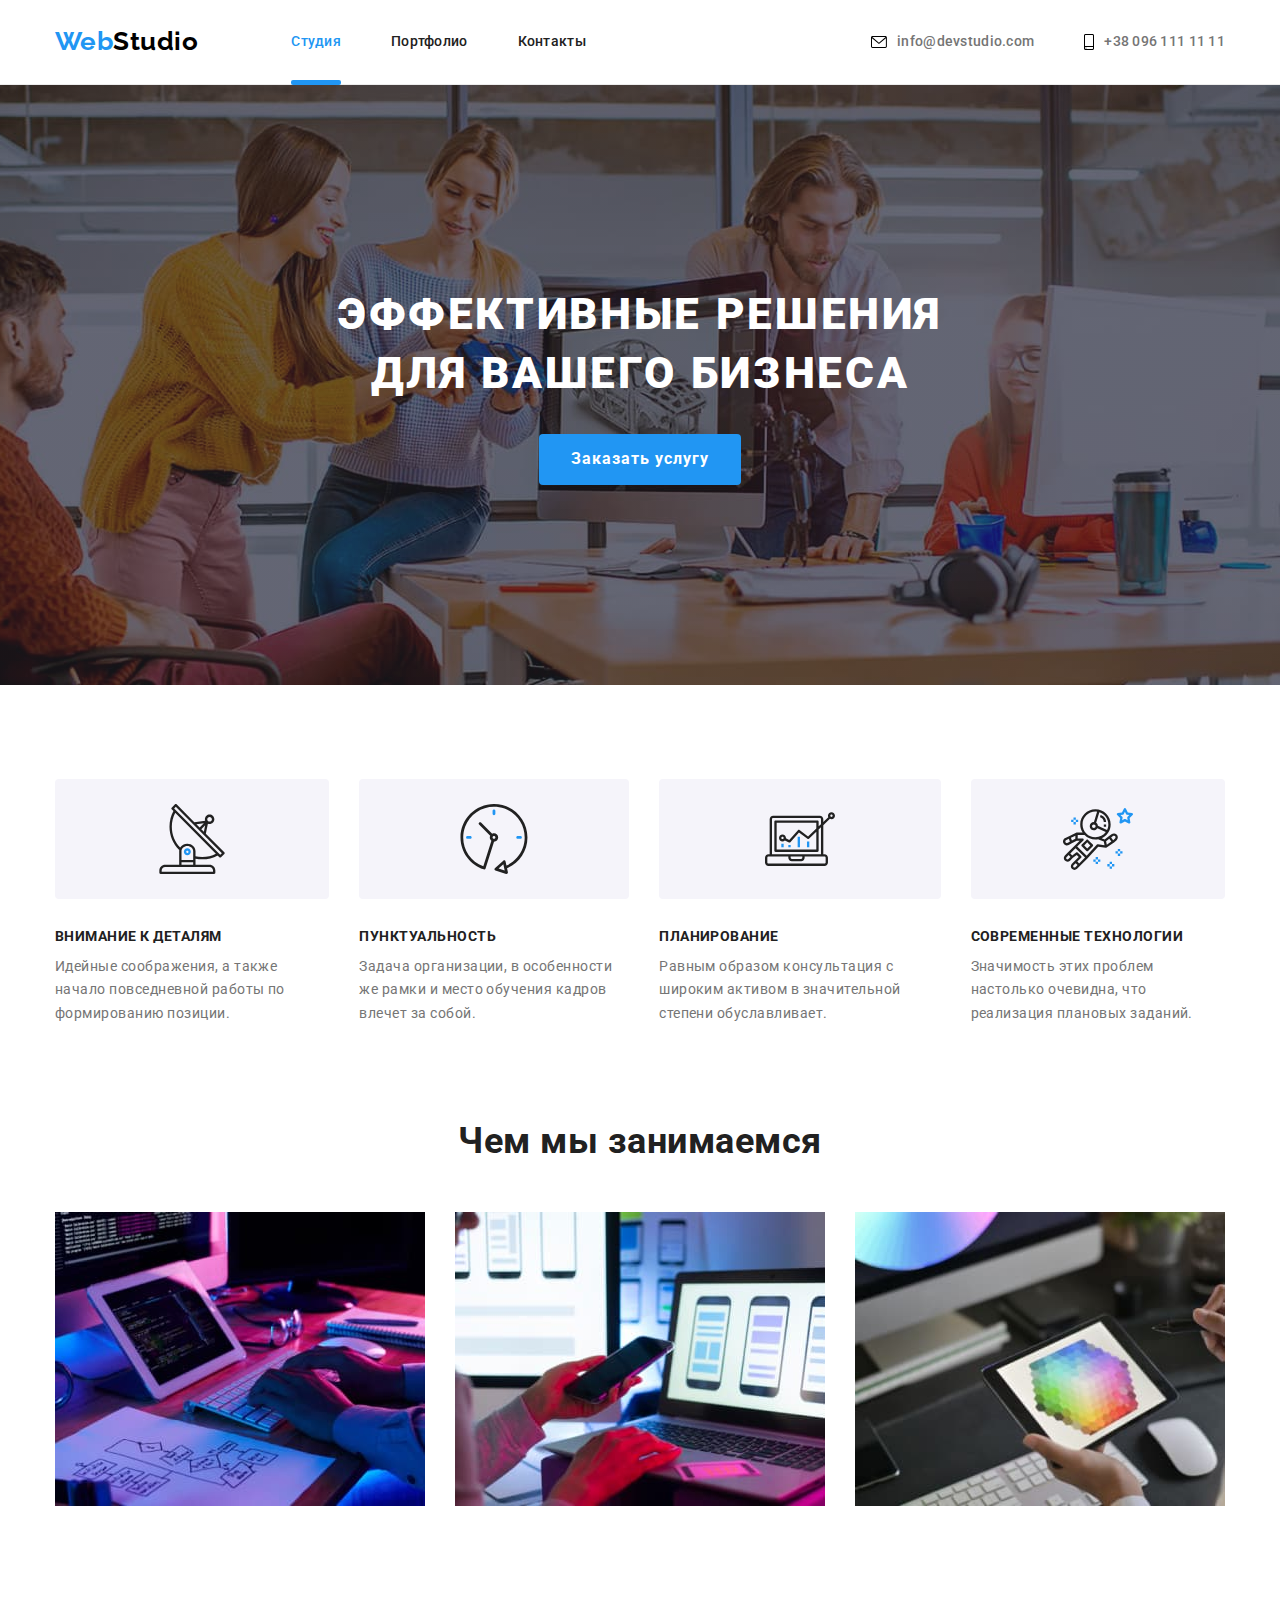
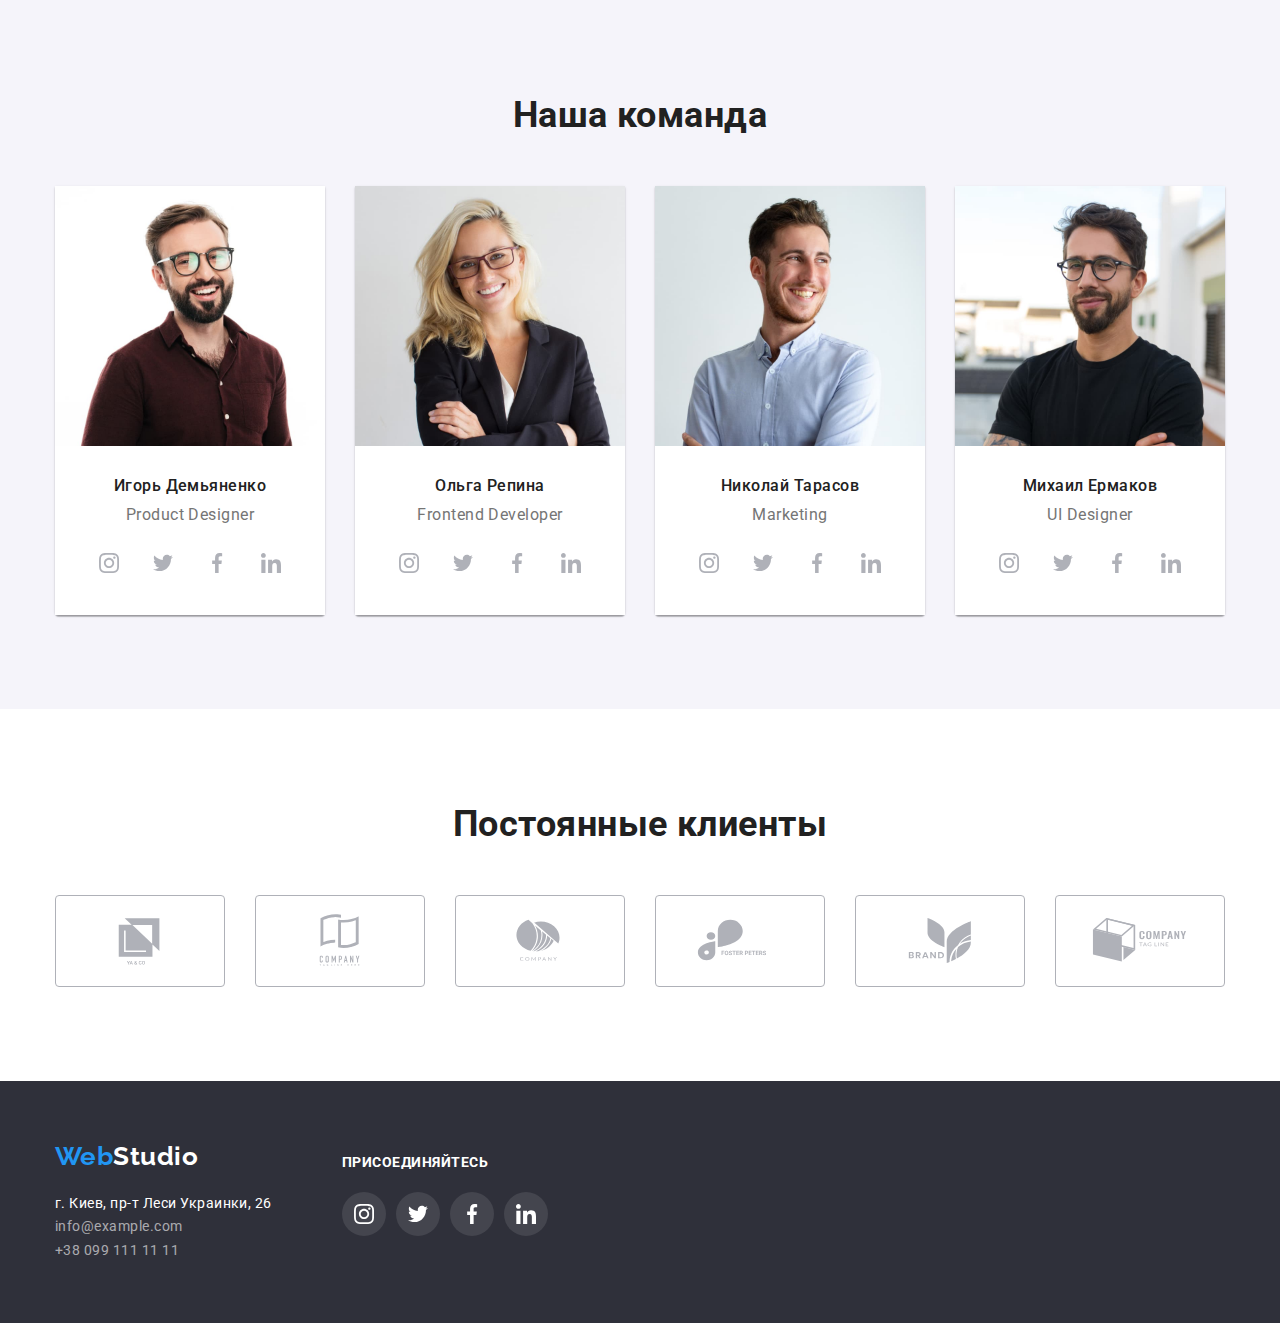
==== index.html @ e1151875 "Initial commit" ====
<!DOCTYPE html>
<html lang="ru">
  <head>
    <meta charset="UTF-8" />
    <meta http-equiv="X-UA-Compatible" content="IE=edge" />
    <meta name="viewport" content="width=device-width, initial-scale=1.0" />
    <title>Document</title>
    <link rel="preconnect" href="https://fonts.googleapis.com" />
    <link rel="preconnect" href="https://fonts.gstatic.com" crossorigin />
    <link
      href="https://fonts.googleapis.com/css2?family=Raleway:wght@700&family=Roboto:wght@400;500;700;900&display=swap"
      rel="stylesheet"
    />
    <link
      rel="stylesheet"
      href="https://cdnjs.cloudflare.com/ajax/libs/modern-normalize/1.1.0/modern-normalize.min.css"
    />
    <link rel="stylesheet" href="./css/styles.css" />
  </head>

  <body>
    <!-- Шапка профиля -->
    <header>
      <div class="container">
        <nav class="main-nav">
          <a href="./index.html" class="header-logo-first"
            >Web<span class="header-logo-second">Studio</span></a
          >
          <ul class="site-nav list">
            <li class="item"><a href="" class="link current">Студия</a></li>
            <li class="item">
              <a href="./portfolio.html" class="link">Портфолио</a>
            </li>
            <li class="item"><a href="" class="link">Контакты</a></li>
          </ul>
        </nav>
        <ul class="auth-nav list">
          <li class="item">
            <a href="mailto:info@devstudio.com" class="link">
              <svg class="item-icon" width="16" height="12">
                <use href="./images/icons.svg#icon-envelope"></use></svg
              >info@devstudio.com</a
            >
          </li>
          <li class="item">
            <a href="tel:+380961111111" class="link">
              <svg class="item-icon" width="10" height="16">
                <use href="./images/icons.svg#icon-smartphone"></use>
              </svg>
              +38 096 111 11 11</a
            >
          </li>
        </ul>
      </div>
    </header>

    <main>
      <!-- Герой -->
      <section class="section hero">
        <h2 class="hero-title">
          Эффективные решения <br />
          для вашего бизнеса
        </h2>
        <button type="button" class="button">Заказать услугу</button>
      </section>

      <!-- Feature -->
      <section class="section">
        <div class="container">
          <h2 hidden>Особенности</h2>
          <ul class="feature-list list">
            <li class="item">
              <div class="feature-list-icon">
                <svg width="70" height="70">
                  <use href="./images/icons.svg#icon-antenna"></use>
                </svg>
              </div>
              <h3 class="title">Внимание к деталям</h3>
              <p class="text">
                Идейные соображения, а также начало повседневной работы по
                формированию позиции.
              </p>
            </li>
            <li class="item">
              <div class="feature-list-icon">
                <svg width="70" height="70">
                  <use href="./images/icons.svg#icon-clock"></use>
                </svg>
              </div>
              <h3 class="title">Пунктуальность</h3>
              <p class="text">
                Задача организации, в особенности же рамки и место обучения
                кадров влечет за собой.
              </p>
            </li>
            <li class="item">
              <div class="feature-list-icon">
                <svg width="70" height="70">
                  <use href="./images/icons.svg#icon-diagram"></use>
                </svg>
              </div>
              <h3 class="title">Планирование</h3>
              <p class="text">
                Равным образом консультация с широким активом в значительной
                степени обуславливает.
              </p>
            </li>
            <li class="item">
              <div class="feature-list-icon">
                <svg width="70" height="70">
                  <use href="./images/icons.svg#icon-astronaut"></use>
                </svg>
              </div>
              <h3 class="title">Современные технологии</h3>
              <p class="text">
                Значимость этих проблем настолько очевидна, что реализация
                плановых заданий.
              </p>
            </li>
          </ul>
        </div>
      </section>

      <!-- Work -->
      <section class="section work-section">
        <div class="container">
          <h2 class="work-title">Чем мы занимаемся</h2>
          <ul class="work-list list">
            <li class="item">
              <a href=""
                ><img src="./images/box1.jpg" alt="Ноутбук" width="370"
              /></a>
            </li>
            <li class="item">
              <a href=""
                ><img src="./images/box2.jpg" alt="Смартфон" width="370"
              /></a>
            </li>
            <li class="item">
              <a href=""
                ><img src="./images/box3.jpg" alt="Планшет" width="370"
              /></a>
            </li>
          </ul>
        </div>
      </section>

      <!-- Team -->
      <section class="section team">
        <div class="container">
          <h2 class="team-title">Наша команда</h2>
          <ul class="team-list list">
            <li class="item">
              <a href=""
                ><img
                  src="./images/team-card-1.jpg"
                  alt="Игорь Демьяненко"
                  width="270"
                  class="team-picture"
                />
                <div class="info-block">
                  <h3 class="title">Игорь Демьяненко</h3>
                  <p class="position" lang="en">Product Designer</p>
                </div>
              </a>
              <ul class="position-soc-list list">
                <li class="position-soc-item">
                  <a href="" class="position-soc-link">
                    <svg width="20" height="20">
                      <use href="./images/icons.svg#icon-instagram"></use>
                    </svg>
                  </a>
                </li>
                <li class="position-soc-item">
                  <a href="" class="position-soc-link">
                    <svg width="20" height="20">
                      <use href="./images/icons.svg#icon-twitter"></use>
                    </svg>
                  </a>
                </li>

                <li class="position-soc-item">
                  <a href="" class="position-soc-link">
                    <svg width="20" height="20">
                      <use href="./images/icons.svg#icon-facebook"></use>
                    </svg>
                  </a>
                </li>

                <li class="position-soc-item">
                  <a href="" class="position-soc-link">
                    <svg width="20" height="20">
                      <use href="./images/icons.svg#icon-linkedin"></use>
                    </svg>
                  </a>
                </li>
              </ul>
            </li>
            <li class="item">
              <a href=""
                ><img
                  src="./images/team-card-2.jpg"
                  alt="Ольга Репинa"
                  width="270"
                  class="team-picture"
                />
                <div class="info-block">
                  <h3 class="title">Ольга Репина</h3>
                  <p class="position" lang="en">Frontend Developer</p>
                </div>
              </a>
              <ul class="position-soc-list list">
                <li class="position-soc-item">
                  <a href="" class="position-soc-link">
                    <svg width="20" height="20">
                      <use href="./images/icons.svg#icon-instagram"></use>
                    </svg>
                  </a>
                </li>
                <li class="position-soc-item">
                  <a href="" class="position-soc-link">
                    <svg width="20" height="20">
                      <use href="./images/icons.svg#icon-twitter"></use>
                    </svg>
                  </a>
                </li>

                <li class="position-soc-item">
                  <a href="" class="position-soc-link">
                    <svg width="20" height="20">
                      <use href="./images/icons.svg#icon-facebook"></use>
                    </svg>
                  </a>
                </li>

                <li class="position-soc-item">
                  <a href="" class="position-soc-link">
                    <svg width="20" height="20">
                      <use href="./images/icons.svg#icon-linkedin"></use>
                    </svg>
                  </a>
                </li>
              </ul>
            </li>
            <li class="item">
              <a href=""
                ><img
                  src="./images/team-card-3.jpg"
                  alt="Николай Тарасов"
                  width="270"
                  class="team-picture"
                />
                <div class="info-block">
                  <h3 class="title">Николай Тарасов</h3>
                  <p class="position" lang="en">Marketing</p>
                </div>
              </a>
              <ul class="position-soc-list list">
                <li class="position-soc-item">
                  <a href="" class="position-soc-link">
                    <svg width="20" height="20">
                      <use href="./images/icons.svg#icon-instagram"></use>
                    </svg>
                  </a>
                </li>
                <li class="position-soc-item">
                  <a href="" class="position-soc-link">
                    <svg width="20" height="20">
                      <use href="./images/icons.svg#icon-twitter"></use>
                    </svg>
                  </a>
                </li>

                <li class="position-soc-item">
                  <a href="" class="position-soc-link">
                    <svg width="20" height="20">
                      <use href="./images/icons.svg#icon-facebook"></use>
                    </svg>
                  </a>
                </li>

                <li class="position-soc-item">
                  <a href="" class="position-soc-link">
                    <svg width="20" height="20">
                      <use href="./images/icons.svg#icon-linkedin"></use>
                    </svg>
                  </a>
                </li>
              </ul>
            </li>
            <li class="item">
              <a href=""
                ><img
                  src="./images/team-card-4.jpg"
                  alt="Михаил Ермаков"
                  width="270"
                  class="team-picture"
                />
                <div class="info-block">
                  <h3 class="title">Михаил Ермаков</h3>
                  <p class="position" lang="en">UI Designer</p>
                </div>
              </a>
              <ul class="position-soc-list list">
                <li class="position-soc-item">
                  <a href="" class="position-soc-link">
                    <svg width="20" height="20">
                      <use href="./images/icons.svg#icon-instagram"></use>
                    </svg>
                  </a>
                </li>
                <li class="position-soc-item">
                  <a href="" class="position-soc-link">
                    <svg width="20" height="20">
                      <use href="./images/icons.svg#icon-twitter"></use>
                    </svg>
                  </a>
                </li>

                <li class="position-soc-item">
                  <a href="" class="position-soc-link">
                    <svg width="20" height="20">
                      <use href="./images/icons.svg#icon-facebook"></use>
                    </svg>
                  </a>
                </li>

                <li class="position-soc-item">
                  <a href="" class="position-soc-link">
                    <svg width="20" height="20">
                      <use href="./images/icons.svg#icon-linkedin"></use>
                    </svg>
                  </a>
                </li>
              </ul> 
            </li>
          </ul>
        </div>
      </section>

      <!-- Clients -->
      <section class="section">
        <div class="container">
          <h2 class="clients-title">Постоянные клиенты</h2>
          <ul class="clients-list">
            <li class="clients-item list">
              <a class="client-link" href="">
                <svg class="clients-icon">
                  <use href="./images/icons.svg#icon-client1"></use>
                </svg>
              </a>
            </li>
            <li class="clients-item list">
              <a class="client-link" href="">
                <svg class="clients-icon">
                  <use href="./images/icons.svg#icon-client2"></use>
                </svg>
              </a>
            </li>
            <li class="clients-item list">
              <a class="client-link" href=""
                ><svg class="clients-icon">
                  <use href="./images/icons.svg#icon-client3"></use>
                </svg>
              </a>
            </li>
            <li class="clients-item list">
              <a class="client-link" href=""
                ><svg class="clients-icon">
                  <use href="./images/icons.svg#icon-client4"></use>
                </svg>
              </a>
            </li>
            <li class="clients-item list">
              <a class="client-link" href=""
                ><svg class="clients-icon">
                  <use href="./images/icons.svg#icon-client5"></use>
                </svg>
              </a>
            </li>
            <li class="clients-item list">
              <a class="client-link" href=""
                ><svg class="clients-icon">
                  <use href="./images/icons.svg#icon-client6"></use>
                </svg>
              </a>
            </li>
          </ul>
        </div>
      </section>
    </main>

    <footer>
      <div class="container">
        <div class="footer-block">
          <a href="./index.html" class="footer-logo-first"
            >Web<span class="footer-logo-second">Studio</span></a
          >
          <address>
            <ul class="footer-address list">
              <li class="address">г. Киев, пр-т Леси Украинки, 26</li>
              <li>
                <a class="link" href="mailto:info@devstudio.com"
                  >info@example.com</a
                >
              </li>
              <li>
                <a class="link" href="tel:+380961111111">+38 099 111 11 11</a>
              </li>
            </ul>
          </address>
        </div>
        <div class="footer-block">
          <h4 class="footer-soc-link">присоединяйтесь</h4>
          <ul class="footer-item-list list">
            <li class="footer-item-soc">
              <a href="">
                <svg class="fotter-soc-icon" width="20" height="20">
                  <use href="./images/icons.svg#icon-instagram"></use>
                </svg>
              </a>
            </li>
            <li class="footer-item-soc">
              <a href="">
                <svg class="fotter-soc-icon" width="20" height="20">
                  <use href="./images/icons.svg#icon-twitter"></use>
                </svg>
              </a>
            </li>
            <li class="footer-item-soc">
              <a href="">
                <svg class="fotter-soc-icon" width="20" height="20">
                  <use href="./images/icons.svg#icon-facebook"></use></svg
              ></a>
            </li>
            <li class="footer-item-soc">
              <a href="">
                <svg class="fotter-soc-icon" width="20" height="20">
                  <use href="./images/icons.svg#icon-linkedin"></use></svg
              ></a>
            </li>
          </ul>
        </div>
      </div>
    </footer>
  </body>
</html>
---- css/styles.css ----
:root {
  --primary-text-color: #757575;
  --title-text-color: #212121;
  --secondary-title-text-color: #ffffff;
  --tertiary-title-text-color: #000000;
  --footer-title-text-color: rgba(255, 255, 255, 0.6);
  --footer-icon-color: rgba(255, 255, 255, 0.1);
  --accent-color: #2196f3;
  --primary-bg-color: #ffffff;
  --title-bg-color: #2f303a;
  --team-title-bg-color: #f5f4fa;
  --button-hover-color: #188ce8;
  --button-secondary-color: #f5f4fa;
  --border-bg: #eeeeee;
  --header-border-bg: #ececec;
  --social-links-color: #afb1b8;
}

body {
  background-color: var(--primary-bg-color);
  color: var(--primary-text-color);
  font-family: Roboto, sans-serif;
  letter-spacing: 0.03em;
}

a {
  text-decoration: none;
}

address {
  font-style: normal;
}

.list {
  list-style: none;
  padding: 0;
  margin: 0;
}

h1,
h2,
h3,
p {
  margin: 0;
  padding: 0;
}

img {
  display: block;
}

.section {
  padding-top: 94px;
  padding-bottom: 94px;
}

/* -----------Logo---------- */

.header-logo-first {
  color: var(--accent-color);
  font-family: Raleway, sans-serif;
  font-weight: 700;
  font-size: 26px;
  line-height: 1.19;
  margin-right: 93px;
}

.header-logo-second {
  color: var(--tertiary-title-text-color);
}

/* ---------Navigation-------- */

.main-nav {
  display: flex;
  align-items: center;
}

header {
  border-bottom: 1px solid var(--header-border-bg);
}

header .container {
  display: flex;
  align-items: center;
}

.site-nav {
  display: flex;
}

.site-nav .item:not(:last-child) {
  margin-right: 50px;
}

.site-nav .link {
  color: var(--title-text-color);
  font-weight: 500;
  font-size: 14px;
  line-height: 1.4;
  letter-spacing: 0.02em;
  display: block;
  padding-top: 32px;
  padding-bottom: 32px;
}

.site-nav .link:hover,
.site-nav .link:focus {
  color: var(--accent-color);
}

.site-nav .link.current {
  color: var(--accent-color);
}

.link.current {
  position: relative;
}

.link.current::after {
  content: "";
  position: absolute;
  left: 0;
  bottom: -1px;

  display: block;
  width: 100%;
  height: 5px;
  border-radius: 2px;
  background-color: var(--accent-color);
}

.auth-nav {
  display: flex;
  margin-left: auto;
}

.auth-nav .item:not(:last-child) {
  margin-right: 50px;
}

.auth-nav .link {
  color: var(--primary-text-color);
  font-weight: 500;
  font-size: 14px;
  line-height: 1.14;
  letter-spacing: 0.02em;
  padding-top: 32px;
  padding-bottom: 32px;
  display: flex;
  align-items: center;

  /* transition-property: color, fill;
  transition-timing-function: cubic-bezier(0.4, 0, 0.2, 1);
  transition-duration: 250ms; */
}

.auth-nav .link:hover,
.auth-nav .link:focus {
  color: var(--accent-color);
  fill: var(--accent-color);
}

.auth-nav .item-icon {
  margin-right: 10px;
}

.container {
  margin-left: auto;
  margin-right: auto;
  width: 1200px;
  padding-left: 15px;
  padding-right: 15px;
  /* outline: 2px solid tomato; */
}

/* -------Hero-------- */

.hero {
  background-color: var(--title-bg-color);
  text-align: center;
  padding-top: 200px;
  padding-bottom: 200px;
  background-image: linear-gradient(
      to right,
      rgba(47, 48, 58, 0.4),
      rgba(47, 48, 58, 0.4)
    ),
    url(../images/Img-header.jpg);
  background-size: cover;
  background-position: center;
  background-repeat: no-repeat;
  max-width: 1600px;
  margin: 0 auto;
}

.hero-title {
  color: var(--secondary-title-text-color);
  font-weight: 900;
  font-size: 44px;
  line-height: 1.36;
  letter-spacing: 0.06em;
  text-transform: uppercase;
  margin-bottom: 30px;
}

/* --------Button------- */

.button {
  color: var(--secondary-title-text-color);
  background-color: var(--accent-color);
  font-weight: 700;
  font-size: 16px;
  line-height: 1.9;
  letter-spacing: 0.06em;
  cursor: pointer;
  border: 0;
  border-radius: 4px;
  padding: 10px 32px;
  display: inline-block;
}

.button:hover,
.button:focus {
  background-color: var(--button-hover-color);
}

/* --------Feature--------- */

.feature-list {
  display: flex;
}

.feature-list .item:not(:last-child) {
  margin-right: 30px;
}

.feature-list .title {
  color: var(--title-text-color);
  font-weight: 700;
  font-size: 14px;
  line-height: 1.14;
  text-transform: uppercase;
  margin-bottom: 10px;
}

.feature-list-icon {
  display: flex;
  justify-content: center;
  align-items: center;
  background-color: var(--team-title-bg-color);
  border-radius: 4px;
  margin-bottom: 30px;
  height: 120px;
}

.feature-list .text {
  font-weight: 400;
  font-size: 14px;
  line-height: 1.7;
}

/* --------Work--------- */

.work-section {
  padding-top: 0;
}

.work-list {
  display: flex;
}

.work-title {
  color: var(--title-text-color);
  font-weight: 700;
  font-size: 36px;
  line-height: 1.17;
  text-align: center;
  margin-bottom: 50px;
}

.work-list .item {
  margin-right: 30px;
}

/* -------------Team----------------- */

.team {
  background-color: var(--team-title-bg-color);
}

.team-list {
  display: flex;
}

.team-list .item:not(:last-child) {
  margin-right: 30px;
}

.team-list .item {
  box-shadow: 0px 1px 3px rgba(0, 0, 0, 0.12), 0px 1px 1px rgba(0, 0, 0, 0.14),
    0px 2px 1px rgba(0, 0, 0, 0.2);
  border-radius: 0px 0px 4px 4px;
}

.team-list .info-block {
  padding-top: 30px;
  padding-bottom: 16px;
  background-color: var(--primary-bg-color);
}

.team-title {
  color: var(--title-text-color);
  font-weight: 700;
  font-size: 36px;
  line-height: 1.17;
  text-align: center;
  margin-bottom: 50px;
}

.team-list .title {
  color: var(--title-text-color);
  font-weight: 500;
  font-size: 16px;
  line-height: 1.2;
  text-align: center;
  margin-bottom: 10px;
}

.team-list .position {
  font-weight: 400;
  font-size: 16px;
  line-height: 1.2;
  text-align: center;
  color: var(--primary-text-color);
}

.position-soc-list {
  background-color: var(--primary-bg-color);
  display: flex;
  padding-left: 32px;
  padding-right: 32px;
  padding-bottom: 30px;
}

.position-soc-link {
  width: 44px;
  height: 44px;
  background-color: var(--secondary-title-text-color);
  border-radius: 50%;
  display: flex;
  align-items: center;
  justify-content: center;
  fill: var(--social-links-color);
}

.position-soc-item:not(:last-child) {
  margin-right: 10px;
}

.position-soc-link:hover,
.position-soc-link:focus {
  background-color: var(--accent-color);
  fill: var(--primary-bg-color);
}

/* --------------------Clients----------------------- */

.clients-list {
  display: flex;
  justify-content: space-between;
  margin: 0;
  padding: 0;
}

.clients-item {
  display: flex;
  justify-content: center;
  align-items: center;
  width: calc(100% / 6 - 25px);
  height: 92px;
  border: 1px solid var(--social-links-color);
  border-radius: 4px;
}

.clients-item:hover,
.clients-item:focus {
  border-color: var(--accent-color);
  fill: var(--accent-color);
}

.clients-title {
  color: var(--title-text-color);
  font-weight: 700;
  font-size: 36px;
  line-height: 1.17;
  text-align: center;
  margin-bottom: 50px;
}

.client-link {
  display: flex;
  justify-content: center;
  align-items: center;
  width: 100%;
  height: 100%;
  color: var(--social-links-color);
  fill: var(--social-links-color);
}

.client-link:hover,
.client-link:focus {
  border-color: var(--accent-color);
  fill: var(--accent-color);
}

.clients-icon {
  width: 106px;
  height: 60px;
}

/* --------------------Footer----------------- */

footer {
  background-color: var(--title-bg-color);
  padding-top: 60px;
  padding-bottom: 60px;
}

footer .container {
  display: flex;
  justify-content: flex-start;
  align-items: flex-start;
}

.footer-block:not(:last-child) {
  margin-right: 70px;
}

.footer-logo-first {
  color: var(--accent-color);
  font-family: Raleway, sans-serif;
  font-weight: 700;
  font-size: 26px;
  line-height: 1.19;
  display: inline-block;
  margin-bottom: 20px;
}

.footer-logo-second {
  color: var(--secondary-title-text-color);
}

.address {
  color: var(--secondary-title-text-color);
  font-weight: 400;
  font-size: 14px;
  line-height: 1.7;
}

.footer-address .link {
  color: var(--footer-title-text-color);
  font-weight: 400;
  font-size: 14px;
  line-height: 1.7;
}

.footer-address .link:hover,
.list .link:focus {
  color: var(--accent-color);
}

.footer-soc-link {
  color: var(--secondary-title-text-color);
  font-weight: 700;
  font-size: 14px;
  line-height: 1.4;
  text-transform: uppercase;
  margin-top: 12px;
  margin-bottom: 20px;
}

.footer-item-list {
  display: flex;
}

.footer-item-soc {
  padding: 12px;
  background-color: var(--footer-icon-color);
  border-radius: 50%;
}

.footer-item-soc:hover,
.footer-item-soc:focus {
  background-color: var(--accent-color);
}

.footer-item-soc:not(:last-child) {
  margin-right: 10px;
}

.fotter-soc-icon {
  fill: var(--primary-bg-color);
  display: block;
}

/* ------Portfolio filter ------*/

.filter-list {
  display: flex;
  justify-content: center;
  margin-bottom: 50px;
}

.filter-list .item:not(:last-child) {
  margin-right: 8px;
}

.filter-button {
  color: var(--title-text-color);
  background-color: var(--button-secondary-color);
  font-weight: 500;
  font-size: 16px;
  line-height: 1.6;
  text-align: center;
  font-family: inherit;
  display: inline-block;
  padding: 6px 22px;
  border-radius: 4px;
  border: 0;
}

.filter-button.active {
  color: var(--secondary-title-text-color);
  background-color: var(--accent-color);
}

.filter-button:hover,
.filter-button:focus {
  box-shadow: 0px 3px 1px rgba(0, 0, 0, 0.1), 0px 1px 2px rgba(0, 0, 0, 0.08),
    0px 2px 2px rgba(0, 0, 0, 0.12);
}

/* ------Portfolio project------ */

.project-list {
  display: flex;
  flex-wrap: wrap;
}

.project-list .item {
  width: 370px;
  margin-right: 30px;
  margin-bottom: 30px;
}

.project-list .item:hover,
.project-list .item:focus {
  box-shadow: 0px 1px 1px rgba(0, 0, 0, 0.12), 0px 4px 4px rgba(0, 0, 0, 0.06),
    1px 4px 6px rgba(0, 0, 0, 0.16);
}

.project-list .item:nth-child(3n) {
  margin-right: 0;
}
.project-list .item:nth-last-child(-n + 3) {
  margin-bottom: 0;
}

.project-list .project-info-block {
  border: 1px solid var(--border-bg);
  border-top-color: transparent;
  padding: 20px 24px;
}

.project-list .name {
  color: var(--title-text-color);
  font-weight: 700;
  font-size: 18px;
  line-height: 2;
  letter-spacing: 0.06em;
  margin-bottom: 4px;
}

.project-list .description {
  color: var(--primary-text-color);
  font-weight: 400;
  font-size: 16px;
  line-height: 1.9;
}
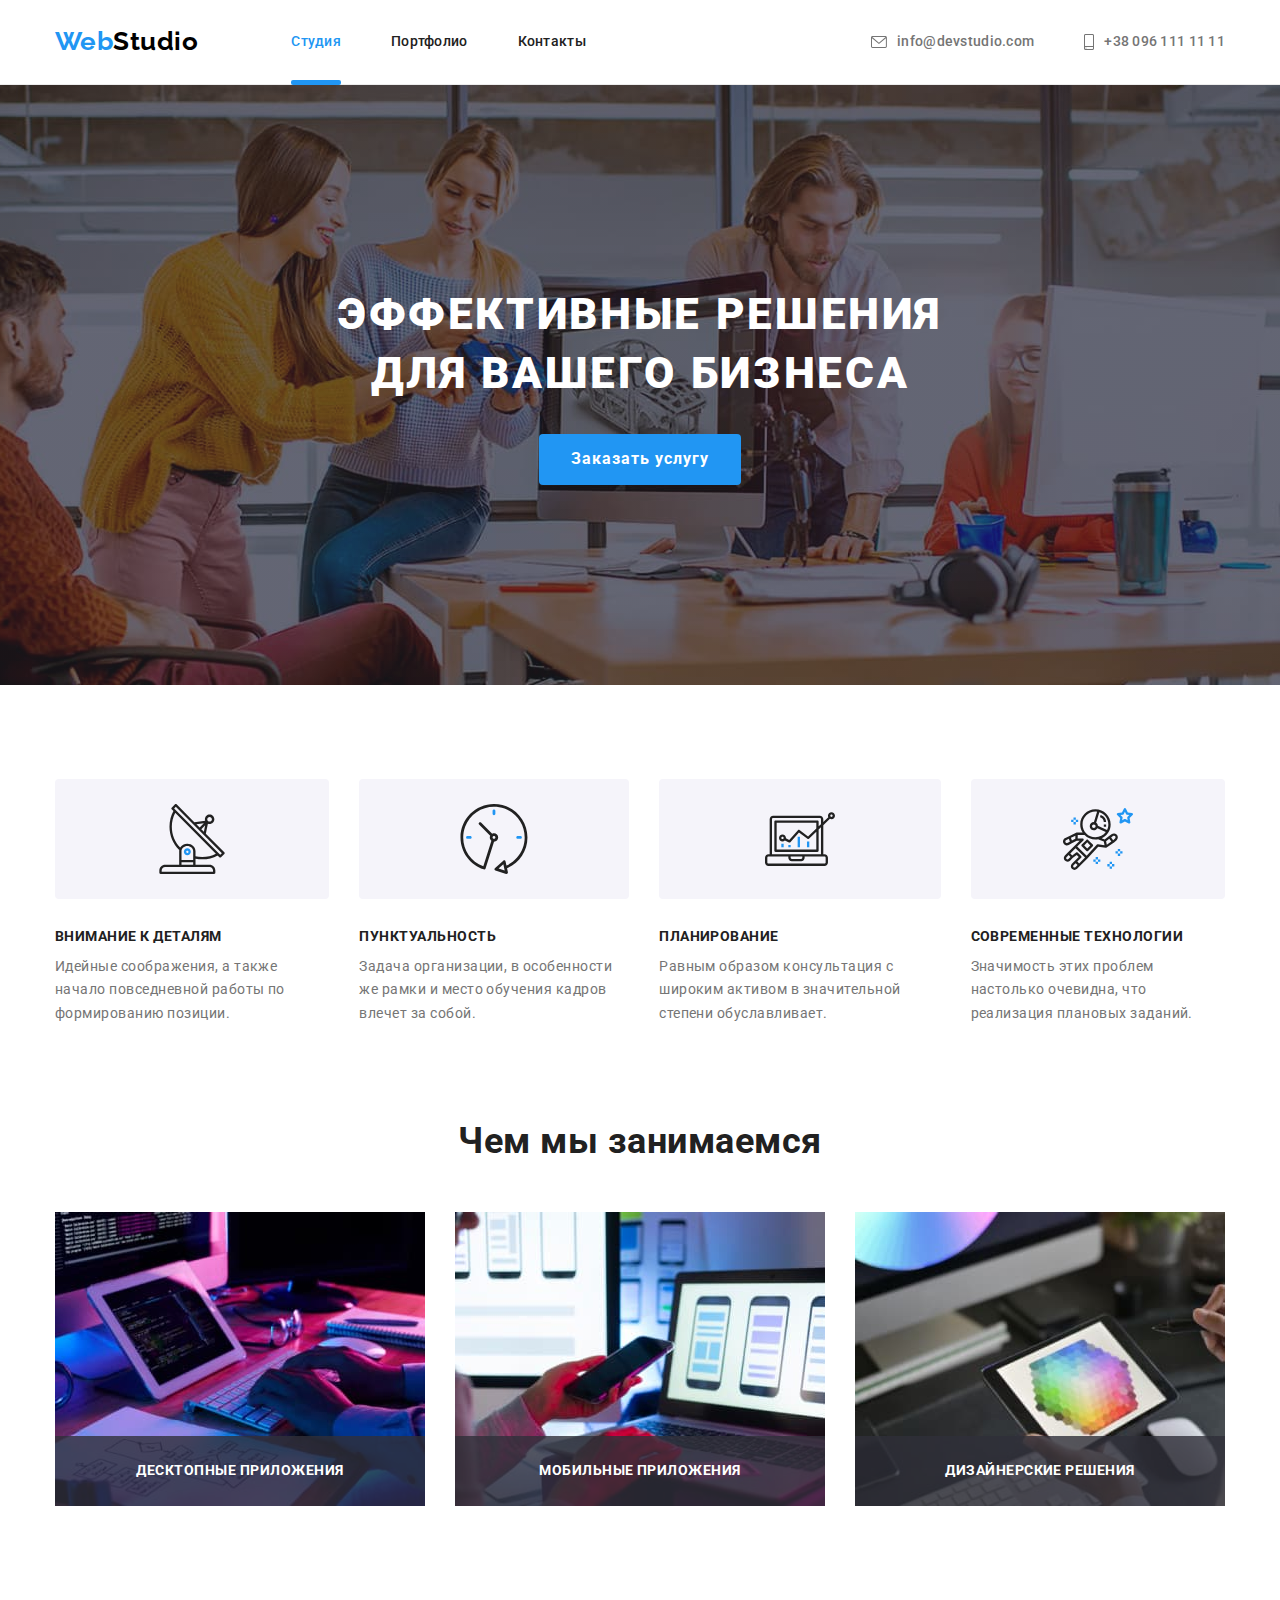
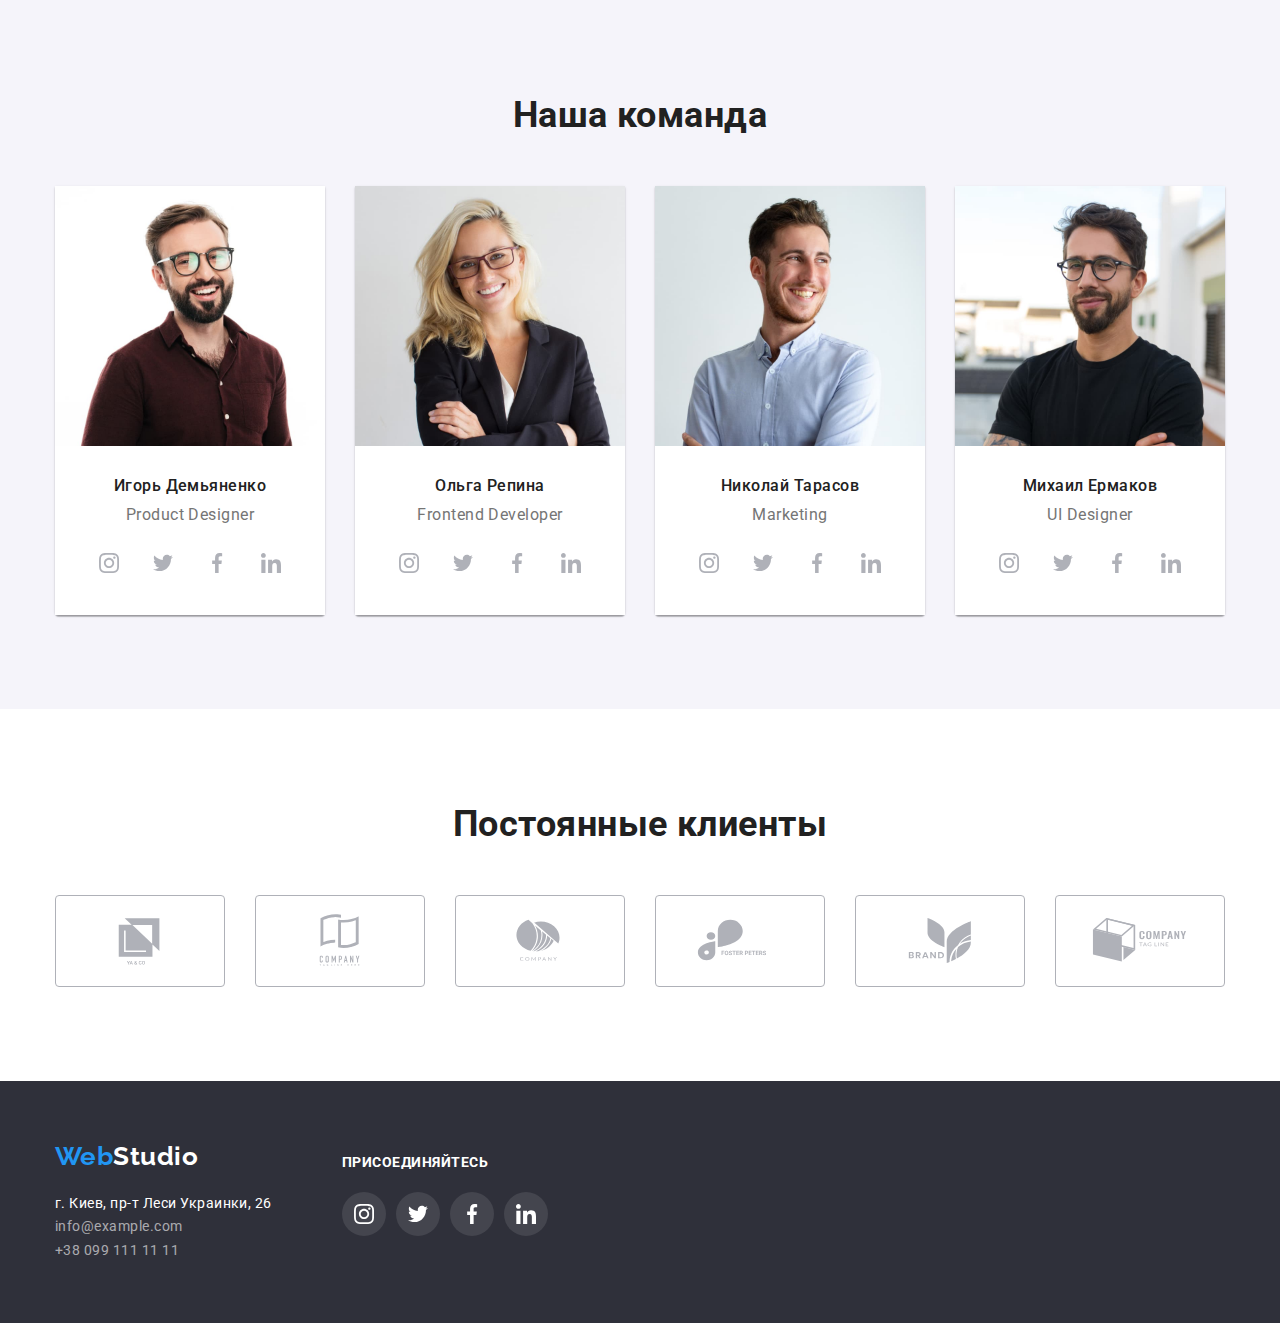
==== commit edaa55e7: "Add transition" ====
--- a/index.html
+++ b/index.html
@@ -127,16 +127,21 @@
           <h2 class="work-title">Чем мы занимаемся</h2>
           <ul class="work-list list">
             <li class="item">
+              <p class="work-list-name">Десктопные приложения</p>
               <a href=""
                 ><img src="./images/box1.jpg" alt="Ноутбук" width="370"
               /></a>
             </li>
-            <li class="item">
+
+            <li class="item">
+              <p class="work-list-name">Мобильные приложения</p>
               <a href=""
                 ><img src="./images/box2.jpg" alt="Смартфон" width="370"
               /></a>
             </li>
-            <li class="item">
+
+            <li class="item">
+              <p class="work-list-name">Дизайнерские решения</p>
               <a href=""
                 ><img src="./images/box3.jpg" alt="Планшет" width="370"
               /></a>
@@ -332,7 +337,7 @@
                     </svg>
                   </a>
                 </li>
-              </ul> 
+              </ul>
             </li>
           </ul>
         </div>
--- a/css/styles.css
+++ b/css/styles.css
@@ -14,6 +14,7 @@
   --border-bg: #eeeeee;
   --header-border-bg: #ececec;
   --social-links-color: #afb1b8;
+  --work-list-name-color: rgba(47, 48, 58, 0.8);
 }
 
 body {
@@ -102,6 +103,8 @@
   display: block;
   padding-top: 32px;
   padding-bottom: 32px;
+
+  transition: color 250ms cubic-bezier(0.4, 0, 0.2, 1);
 }
 
 .site-nav .link:hover,
@@ -150,19 +153,20 @@
   display: flex;
   align-items: center;
 
-  /* transition-property: color, fill;
+  transition-property: color, fill;
+  transition-duration: 250ms;
   transition-timing-function: cubic-bezier(0.4, 0, 0.2, 1);
-  transition-duration: 250ms; */
 }
 
 .auth-nav .link:hover,
 .auth-nav .link:focus {
   color: var(--accent-color);
-  fill: var(--accent-color);
+  fill: currentColor;
 }
 
 .auth-nav .item-icon {
   margin-right: 10px;
+  fill: currentColor;
 }
 
 .container {
@@ -218,6 +222,8 @@
   border-radius: 4px;
   padding: 10px 32px;
   display: inline-block;
+
+  transition: background-color 250ms cubic-bezier(0.4, 0, 0.2, 1);
 }
 
 .button:hover,
@@ -280,7 +286,26 @@
 }
 
 .work-list .item {
+  position: relative;
+
   margin-right: 30px;
+}
+
+.work-list-name {
+  position: absolute;
+  bottom: 0;
+  left: 0;
+
+  width: 100%;
+  height: 70px;
+  padding: 27px 80px;
+  font-weight: 700;
+  font-size: 14px;
+  line-height: 1.14;
+  text-align: center;
+  text-transform: uppercase;
+  color: var(--primary-bg-color);
+  background-color: var(--work-list-name-color);
 }
 
 /* -------------Team----------------- */
@@ -352,6 +377,10 @@
   align-items: center;
   justify-content: center;
   fill: var(--social-links-color);
+
+  transition-property: background-color, fill;
+  transition-duration: 250ms;
+  transition-timing-function: cubic-bezier(0.4, 0, 0.2, 1);
 }
 
 .position-soc-item:not(:last-child) {
@@ -381,6 +410,10 @@
   height: 92px;
   border: 1px solid var(--social-links-color);
   border-radius: 4px;
+
+  transition-property: border-color, fill;
+  transition-duration: 250ms;
+  transition-timing-function: cubic-bezier(0.4, 0, 0.2, 1);
 }
 
 .clients-item:hover,
@@ -406,6 +439,10 @@
   height: 100%;
   color: var(--social-links-color);
   fill: var(--social-links-color);
+
+  transition-property: border-color, fill;
+  transition-duration: 250ms;
+  transition-timing-function: cubic-bezier(0.4, 0, 0.2, 1);
 }
 
 .client-link:hover,
@@ -463,6 +500,8 @@
   font-weight: 400;
   font-size: 14px;
   line-height: 1.7;
+
+  transition: color 250ms cubic-bezier(0.4, 0, 0.2, 1);
 }
 
 .footer-address .link:hover,
@@ -488,6 +527,8 @@
   padding: 12px;
   background-color: var(--footer-icon-color);
   border-radius: 50%;
+
+  transition: background-color 250ms cubic-bezier(0.4, 0, 0.2, 1);
 }
 
 .footer-item-soc:hover,
@@ -528,6 +569,8 @@
   padding: 6px 22px;
   border-radius: 4px;
   border: 0;
+
+  transition: box-shadow 250ms cubic-bezier(0.4, 0, 0.2, 1);
 }
 
 .filter-button.active {
@@ -552,6 +595,8 @@
   width: 370px;
   margin-right: 30px;
   margin-bottom: 30px;
+
+  transition: box-shadow 250ms cubic-bezier(0.4, 0, 0.2, 1);
 }
 
 .project-list .item:hover,
